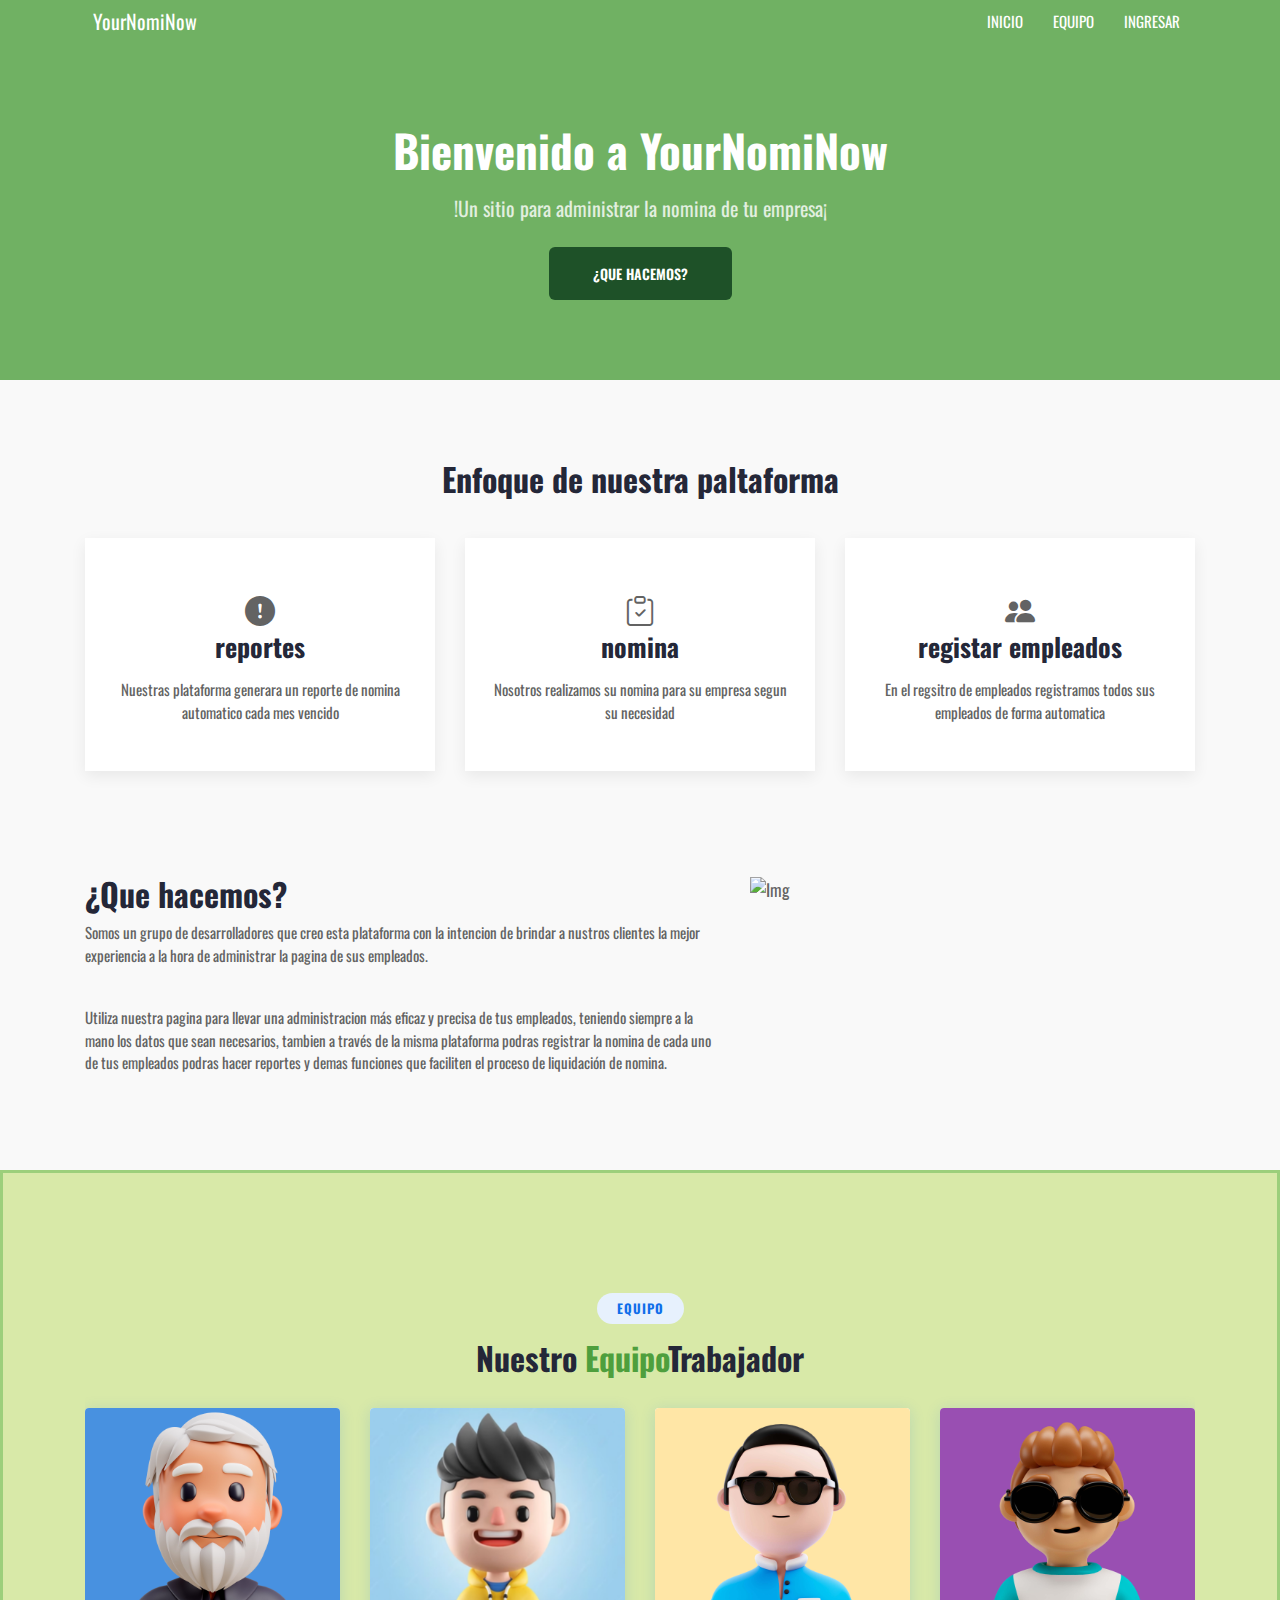
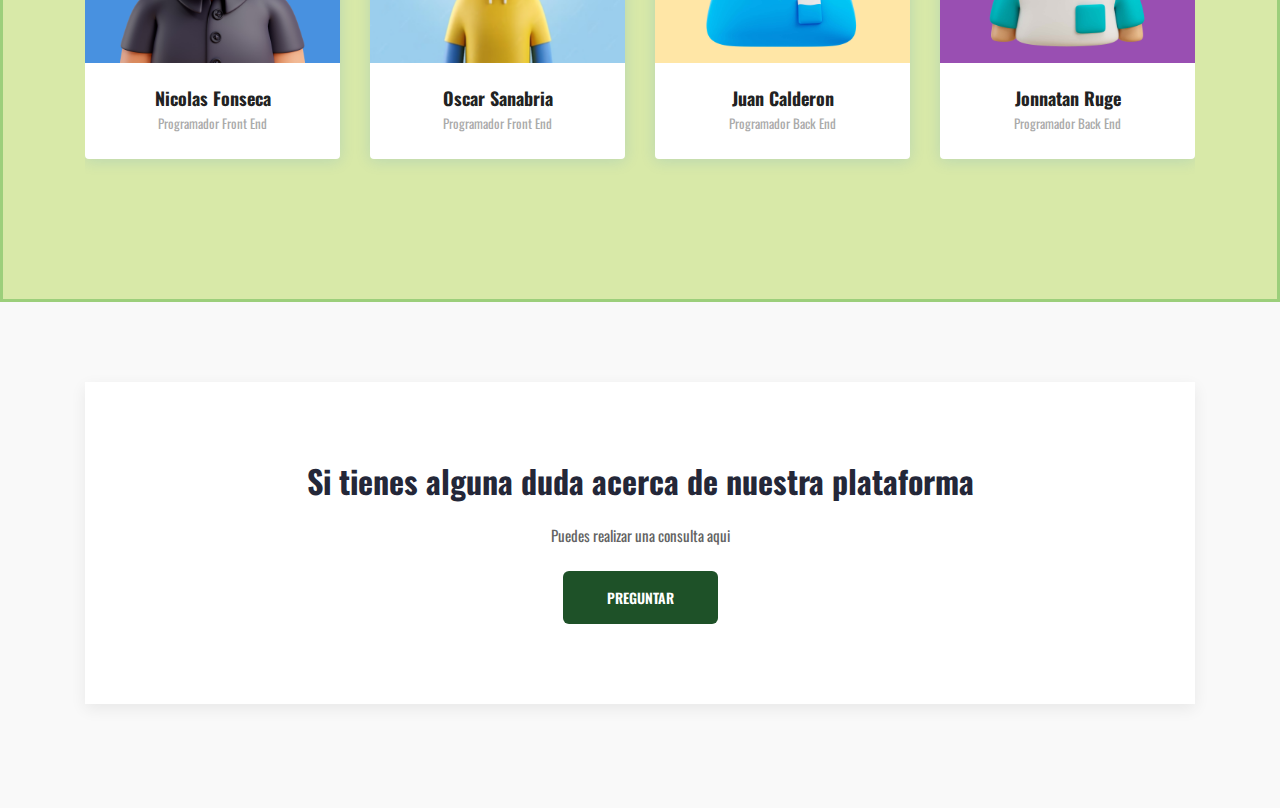
==== index.html @ eb9a1473 "commit inicial" ====
<!DOCTYPE html>
<html lang="en-us">

<head>
	<meta charset="utf-8">
	<title>YourNomiNow</title>
	<meta name="viewport" content="width=device-width, initial-scale=1, maximum-scale=1">
  
  <!-- theme meta -->
  <meta name="theme-name" content="dot" />

	<!-- ** CSS Plugins Needed for the Project ** -->

	<!-- Bootstrap -->
	<link rel="stylesheet" href="./inicio/plugins/bootstrap/bootstrap.min.css">
	<link rel="stylesheet" href="https://cdn.jsdelivr.net/npm/bootstrap-icons@1.11.1/font/bootstrap-icons.css">
	<!-- themefy-icon -->

	<!--Favicon-->
	<link rel="icon" href="./inicio/images/favicon.png" type="image/x-icon">
	<!-- fonts -->
	<link href="https://fonts.googleapis.com/css?family=Lato:300,400,700&display=swap" rel="stylesheet">
	<!-- Main Stylesheet -->
	<link href="./inicio/assets/style.css" rel="stylesheet" media="screen" />
</head>

<body>
	<!-- header -->
	<header class="banner overlay bg-cover" data-background="../theme/inicio/images/banner.jpg">
		<nav class="navbar navbar-expand-md navbar-dark">
			<div class="container">
				<a class="navbar-brand px-2" href="index.html">YourNomiNow</a>
				<button class="navbar-toggler border-0" type="button" data-toggle="collapse" data-target="#navigation"
					aria-controls="navigation" aria-expanded="false" aria-label="Toggle navigation">
					<span class="navbar-toggler-icon"></span>
				</button>

				<div class="collapse navbar-collapse text-center" id="navigation">
					<ul class="navbar-nav ml-auto">
						<li class="nav-item">
							<a class="nav-link text-dark" href="index.html">Inicio</a>
						</li>
						<li class="nav-item">
							<a class="nav-link text-dark" href="#team">Equipo</a>
						</li>
						<li class="nav-item">
							<a class="nav-link text-dark" href="login.html">Ingresar</a>
						</li>
					</ul>
				</div>
			</div>
		</nav>
		<!-- banner -->
		<div class="container section">
			<div class="row">
				<div class="col-lg-8 text-center mx-auto">
					<h1 class="text-white mb-3">Bienvenido a YourNomiNow</h1>
					<p class="text-white mb-4">!Un sitio para administrar la nomina de tu empresa¡</p>
					<div class="position-relative">
						<a href="#detalles" class="btn btn-primary">¿Que hacemos?</a>
					</div>
				</div>
			</div>
		</div>
		<!-- /banner -->
	</header>
	<!-- /header -->

	<!-- topics -->
	<section class="nosotros">
        <div class="container">
            <div class="row justify-content-center">
                <div class="col-12 text-center">
                    <h2 class="section-title"> Enfoque de nuestra paltaforma</h2>
                </div>
                <!-- topic-item -->
                <div class="col-lg-4 col-sm-6 mb-4">
                    <a  class="px-4 py-5 bg-white shadow text-center d-block match-height">
                        <i class="bi bi-exclamation-circle-fill"></i>
                        <h3 class="mb-3 mt-0">reportes</h3>
                        <p class="mb-0">Nuestras plataforma generara un reporte de nomina automatico cada mes vencido </p>
                    </a>
                </div>
                <div class="col-lg-4 col-sm-6 mb-4">
                    <a  class="px-4 py-5 bg-white shadow text-center d-block match-height">
						<i class="bi bi-clipboard-check"></i>
                        <h3 class="mb-3 mt-0">nomina</h3>
                        <p class="mb-0">Nosotros realizamos su nomina  para su empresa segun su necesidad</p>
                    </a>
                </div>
                <div class="col-lg-4 col-sm-6 mb-4">
                    <a  class="px-4 py-5 bg-white shadow text-center d-block match-height">
                        <i class="bi bi-people-fill"></i>
                        <h3 class="mb-3 mt-0">registar empleados</h3>
                        <p class="mb-0">En  el regsitro de empleados registramos todos sus empleados de forma automatica</p>
                    </a>
                </div>
            </div>
        </div>
    </section>
	<!-- /topics -->
	<section class="about section" id="detalles">
		<div class="container">
			<div class="row">
				<div class="col-md-7">
					<div class="block">
						<div class="section-title">
							<h2>¿Que hacemos?</h2>
							<p>Somos un grupo de desarrolladores que creo esta plataforma con la intencion de brindar a nustros clientes la mejor experiencia a la hora de administrar la pagina de sus empleados.</p>
						</div>
						<p>Utiliza nuestra pagina para llevar una administracion más eficaz y precisa de tus empleados, teniendo siempre a la mano los datos que sean necesarios, tambien a través de la misma plataforma podras registrar la nomina de cada uno de tus empleados podras hacer reportes y demas funciones que faciliten el proceso de liquidación de nomina.</p>
					</div>
				</div><!-- .col-md-7 close -->
				<div class="col-md-5">
					<div class="block">
						<img class="nomi" src="./inicio/images/discutiendo-planes.jpg" alt="Img">
					</div>
				</div><!-- .col-md-5 close -->
			</div>
		</div>
	</section>
		<!-- team section -->
		<section id="team" class="team-section">
			<div class="container">
			  <div class="equipo">
				<h2>Equipo</h2>
				<h3>Nuestro <span>Equipo</span>Trabajador</h3>
				<p></p>
	
		  
			  <div class="row">
				<div class="col-lg-3 col-md-6 d-flex align-items-stretch">
				  <div class="team-member">
					<div class="member-img">
					  <img src="./inicio/images/team/nicolas.jpg" class="img-fluid" alt="">
					  <div class="social">
						<a href=""><i class="bi bi-twitter"></i></a>
						<a href=""><i class="bi bi-facebook"></i></a>
						<a href=""><i class="bi bi-instagram"></i></a>
						<a href=""><i class="bi bi-linkedin"></i></a>
					  </div>
					</div>
					<div class="member-info">
					  <h4>Nicolas Fonseca</h4>
					  <span>Programador Front End</span>
					</div>
				  </div>
				</div>
		  
				<!-- Add more team members here -->

				<div class="col-lg-3 col-md-6 d-flex align-items-stretch">
					<div class="team-member">
					  <div class="member-img">
						<img src="./inicio/images/team/julian1.png" width="500px" height="600px" class="img-fluid" alt="">
						<div class="social">
						  <a href=""><i class="bi bi-twitter"></i></a>
						  <a href=""><i class="bi bi-facebook"></i></a>
						  <a href=""><i class="bi bi-instagram"></i></a>
						  <a href=""><i class="bi bi-linkedin"></i></a>
						</div>
					  </div>
					  <div class="member-info">
						<h4>Oscar Sanabria</h4>
						<span>Programador Front End</span>
					  </div>
					</div>
				  </div>

				  <div class="col-lg-3 col-md-6 d-flex align-items-stretch">
					<div class="team-member">
					  <div class="member-img">
						<img src="./inicio/images/team/juan.jpg" class="img-fluid" alt="">
						<div class="social">
						  <a href=""><i class="bi bi-twitter"></i></a>
						  <a href=""><i class="bi bi-facebook"></i></a>
						  <a href=""><i class="bi bi-instagram"></i></a>
						  <a href=""><i class="bi bi-linkedin"></i></a>
						</div>
					  </div>
					  <div class="member-info">
						<h4>Juan Calderon</h4>
						<span>Programador Back End</span>
					  </div>
					</div>
				  </div>

				  <div class="col-lg-3 col-md-6 d-flex align-items-stretch">
					<div class="team-member">
					  <div class="member-img">
						<img src="./inicio/images/team/jonnatan.jpg" class="img-fluid" alt="">
						<div class="social">
						  <a href=""><i class="bi bi-twitter"></i></a>
						  <a href=""><i class="bi bi-facebook"></i></a>
						  <a href=""><i class="bi bi-instagram"></i></a>
						  <a href=""><i class="bi bi-linkedin"></i></a>
						</div>
					  </div>
					  <div class="member-info">
						<h4>Jonnatan Ruge</h4>
						<span>Programador Back End</span>
					  </div>
					</div>
				  </div>
		  
			  </div>
		  
			</div>
		</div>
		  </section>
	<!-- end of team section	   -->


	<!-- call to action -->
	<section>
		<div class="container">
			<div class="row">
				<div class="col-12">
					<div class="section px-3 bg-white shadow text-center">
						<h2 class="mb-4">Si tienes alguna duda acerca de nuestra plataforma</h2>
						<p class="mb-4">Puedes realizar una consulta aqui</p>
						<a href="https://wa.me/3212180023" Target="_blank" class="btn btn-primary">Preguntar</a>
					</div>
				</div>
			</div>
		</div>
	</section>
	<!-- /call to action -->


	  
    <style>
        @import url('https://fonts.googleapis.com/css2?family=Oswald:wght@300;400;500;600;700&display=swap');
        *{
            font-family: 'Oswald', sans-serif;;
        }
		.nomi{
			background-size: cover;
			width: 450px;
			height: 300px;
		}
    </style>
	<!-- footer -->
	<footer class="section pb-4">

	</footer>
	<!-- /footer -->

	<!-- ** JS Plugins Needed for the Project ** -->
	<!-- jquiry -->
	<script src="./inicio/plugins/jquery/jquery-1.12.4.js"></script>
	<!-- Bootstrap JS -->
	<script src="./inicio/plugins/bootstrap/bootstrap.min.js"></script>
	<!-- match-height JS -->
	<script src="./inicio/plugins/match-height/jquery.matchHeight-min.js"></script>
	<!-- Main Script -->
	<script src="./inicio/assets/script.js"></script>
</body>

</html>
---- inicio/assets/style.css ----
:root {
  --primary-color: #4E9F3D;
  --secondary-color: #1E5128;
  --third-color: #111111;
  --fourt-color: #D8E9A8;
  --body-color: #f9f9f9;
  --text-color: #636363;
  --text-color-dark: #242738;
  --white-color: #ffffff;
  --light-color: #f8f9fa;
  --font-family: Lato;
}
@import url('https://fonts.googleapis.com/css2?family=Oswald:wght@300;400;500;600;700&display=swap');
@import url("https://fonts.googleapis.com/css?family=Roboto:400,500,700");

body {
  line-height: 1.5;
  font-family: 'Oswald', sans-serif;;
  -webkit-font-smoothing: antialiased;
  font-size: 17px;
  color: var(--text-color);
  background-color: var(--body-color)
}

p {
  color: var(--text-color);
  font-size: 15px
}

h1,
h2,
h3,
h4,
h5,
h6 {
  color: var(--text-color-dark);
  font-family: 'Oswald', sans-serif;;
  font-weight: 700;
  line-height: 1.2
}

h1,
.h1 {
  font-size: 45px
}

h2,
.h2 {
  font-size: 32px
}

h3,
.h3 {
  font-size: 26px
}

h4,
.h4 {
  font-size: 20px
}

h5,
.h5 {
  font-size: 18px
}

h6,
.h6 {
  font-size: 14px
}

.btn {
  font-size: 14px;
  font-family: 'Oswald', sans-serif;;
  text-transform: uppercase;
  padding: 16px 44px;
  border-radius: 0;
  font-weight: 600;
  border: 0;
  position: relative;
  z-index: 1;
  transition: .2s ease
}

.btn:focus {
  outline: 0;
  box-shadow: none !important
}

.btn:active {
  box-shadow: none
}

.btn-primary {
  border-radius: 6px;
  background: var(--secondary-color);
  color: var(--white-color)
}

.btn-primary:active {
  background: var(--primary-color)
}

.btn-primary:hover {
  border-radius: 6px;
  background: var(--third-color)
}

.btn-primary:not(:disabled):not(.disabled).active,
.btn-primary:not(:disabled):not(.disabled):active,
.show>.btn-primary.dropdown-toggle {
  color: var(--white-color);
  background-color: var(--primary-color);
  border-color: var(--primary-color)
}

.inline-button {
  line-height: .8rem !important;
  padding: 5px 8px !important;
  pointer-events: none;
  margin-top: -5px
}

.overflow-hidden {
  overflow: hidden !important
}

::-moz-selection {
  background: var(--primary-color);
  color: var(--white-color)
}

::selection {
  background: var(--primary-color);
  color: var(--white-color)
}

.preloader {
  position: fixed;
  top: 0;
  left: 0;
  right: 0;
  bottom: 0;
  background-color: var(--white-color);
  z-index: 999;
  display: flex;
  align-items: center;
  justify-content: center
}

ul {
  list-style-type: none;
  margin: 0;
  padding-left: 0;
  font-size: 15px
}

ol {
  padding-left: 20px;
  font-size: 15px
}

img {
  vertical-align: middle;
  border: 0
}

a,
a:hover,
a:focus {
  text-decoration: none;
  color: var(--primary-color)
}

a:hover,
a:focus {
  color: var(--primary-color)
}

a,
button,
select {
  cursor: pointer;
  transition: .2s ease
}

a:focus,
button:focus,
select:focus {
  outline: 0
}

.slick-slide {
  outline: 0
}

.section {
  padding-top: 80px;
  padding-bottom: 80px
}

@media(max-width:768px) {
  .section {
    padding-top: 60px
  }
}

.section-sm {
  padding-top: 60px;
  padding-bottom: 60px
}

@media(max-width:768px) {
  .section-sm {
    padding-top: 40px
  }
}

.section-title {
  margin-bottom: 40px
}

.bg-cover {
  background-size: cover;
  background-position: 50%;
  background-repeat: no-repeat
}

.border-primary {
  border-color: #f2f2f2 !important
}

pre {
  padding: 20px
}

.overlay {
  position: relative
}

.overlay::before {
  position: absolute;
  content: '';
  height: 100%;
  width: 100%;
  top: 0;
  left: 0;
  background: var(--primary-color);
  opacity: .8
}

.outline-0 {
  outline: 0 !important
}

.d-unset {
  display: unset !important
}

.bg-primary {
  background: var(--primary-color) !important
}

.bg-white {
  background-color: var(--white-color) !important
}

.bg-light {
  background-color: var(--light-color) !important
}

.text-primary {
  color: var(--primary-color) !important
}

.text-color {
  color: var(--text-color) !important
}

.text-dark {
  color: var(--text-color-dark) !important
}

.text-white {
  color: var(--white-color) !important
}

.top-50 {
  top: 50px
}

.navbar {
  padding: 0
}

@media(max-width:768px) {
  .navbar {
    padding: 10px 0
  }
}

.navbar-brand img {
  max-width: 100px;
  margin-bottom: 0
}

.navbar .nav-item .nav-link {
  text-transform: uppercase;
  padding: 10px 15px !important;
  font-size: 15px
}

.navbar .dropdown:hover .dropdown-menu {
  visibility: visible;
  opacity: 1;
  -webkit-transform: scaleX(1);
  transform: scaleX(1)
}

.navbar .dropdown-menu {
  box-shadow: 0 3px 9px 0 rgba(0, 0, 0, .12);
  padding: 15px 0;
  border: 0;
  top: 40px;
  left: -35px;
  border-radius: 0;
  display: block;
  visibility: hidden;
  transition: .3s ease;
  opacity: 0;
  -webkit-transform: translateY(20px);
  transform: translateY(20px);
  background: var(--white-color)
}

@media(max-width:768px) {
  .navbar .dropdown-menu {
    display: none;
    opacity: 1;
    visibility: visible;
    -webkit-transform: translateY(0);
    transform: translateY(0);
    -webkit-transform-origin: unset;
    transform-origin: unset
  }
}

.navbar .dropdown-menu.view {
  visibility: visible !important;
  opacity: 1;
  -webkit-transform: translateY(0);
  transform: translateY(0);
  -webkit-transform-origin: top;
  transform-origin: top
}

@media(max-width:768px) {
  .navbar .dropdown-menu.view {
    display: block
  }
}

.navbar .dropdown-menu.show {
  visibility: hidden
}

@media(max-width:768px) {
  .navbar .dropdown-menu.show {
    visibility: visible;
    display: block
  }
}

.navbar .dropdown-item {
  position: relative;
  color: var(--text-color-dark);
  transition: .2s ease;
  font-family: var(--font-family), sans-serif
}

@media(max-width:768px) {
  .navbar .dropdown-item {
    text-align: center
  }
}

.navbar .dropdown-item:hover {
  color: var(--primary-color);
  background: 0 0
}

.lang-list {
  background: var(--primary-color);
  color: var(--white-color)
}

.lang-list.dark {
  color: var(--text-color-dark);
  background: var(--white-color)
}

.banner {
  overflow: hidden
}

.banner p {
  font-size: 20px;
  opacity: .8
}

.banner .nav-link.text-dark {
  color: var(--white-color) !important
}

.banner .nav-link.text-dark:hover {
  color: var(--white-color) !important
}

.banner .navbar-brand {
  color: var(--white-color) !important
}

#project-icon {
  float: left;
  height: 32px;
  width: 32px
}

#project-description {
  margin: 0;
  padding: 0
}

.ui-helper-hidden-accessible {
  display: none
}

.ui-menu {
  background: var(--white-color);
  padding: 5px 20px 20px;
  right: 0 !important;
  max-height: 200px;
  overflow: hidden;
  border-radius: 0 0 25px 25px;
  z-index: 9999;
  box-shadow: 0 13px 20px 0 rgba(0, 0, 0, .07)
}

@media(max-width:575px) {
  .ui-menu {
    width: calc(100% - 30px) !important
  }
}

@media(min-width:576px) {
  .ui-menu {
    max-width: 510px !important
  }
}

@media(min-width:768px) {
  .ui-menu {
    max-width: 690px !important
  }
}

@media(min-width:992px) {
  .ui-menu {
    max-width: 610px !important
  }
}

@media(min-width:1200px) {
  .ui-menu {
    max-width: 730px !important
  }
}

.ui-menu-item a {
  color: var(--text-color);
  padding: 8px 0;
  font-size: 15px
}

.ui-menu-item a:hover {
  color: var(--bl-color);
}

.ui-menu-item:not(:last-child) {
  border-bottom: 1px solid #e8e8e8
}

.ui-menu-item * {
  display: none
}

.ui-menu-item .ui-corner-all {
  display: block
}

.form-control {
  height: 50px;
  border-radius: 25px;
  border: 0;
  padding: 0 20px
}

.form-control:focus {
  border: 0;
  box-shadow: none !important
}

textarea.form-control {
  height: 150px;
  padding: 20px
}

.icon {
  font-size: 40px
}

.shadow {
  box-shadow: 0 5px 15px rgba(0, 0, 0, .07) !important;
  transition: .3s ease
}

.shadow-bottom {
  box-shadow: 0 1px 0 rgba(12, 13, 14, .1), 0 1px 6px rgba(59, 64, 69, .1)
}

.shadow:hover,
.shadow:focus {
  box-shadow: 0 14px 25px rgba(0, 0, 0, .1) !important
}

.content * {
  margin-bottom: 20px
}

.content img {
  max-width: 100%;
  height: auto;
  margin: 0 auto 15px;
  display: block;
  text-align: center
}

.content ul {
  padding-left: 0;
  margin-bottom: 20px
}

.content ul li {
  padding-left: 20px;
  position: relative
}

.content ul li::before {
  position: absolute;
  content: '';
  height: 8px;
  width: 8px;
  border-radius: 50%;
  background: var(--primary-color);
  opacity: .3;
  left: 0;
  top: 8px
}

.list-styled li {
  padding-left: 20px;
  position: relative
}

.list-styled li::before {
  position: absolute;
  content: '';
  height: 8px;
  width: 8px;
  border-radius: 50%;
  background: var(--primary-color);
  opacity: .3;
  left: 0;
  top: 17px
}

.post-meta {
  color: var(--text-color);
  font-style: italic;
  font-size: 14px
}

blockquote {
  font-size: 20px !important;
  color: var(--text-color-dark);
  padding: 20px 40px;
  border-left: 2px solid var(--primary-color);
  margin: 40px 0;
  font-weight: 700;
  background: var(--light-color)
}

blockquote p {
  margin-bottom: 0 !important
}

.pagination {
  justify-content: space-between
}

.pagination a {
  color: var(--primary-color)
}

.pagination i {
  font-size: 15px;
  line-height: 1.8
}

#accordion i {
  font-size: 14px;
  line-height: 2
}

table {
  text-align: left;
  width: 100%;
  max-width: 100%;
  margin-bottom: 1rem;
  border: 1px solid #dee2e6
}

table td,
table th {
  padding: .75rem;
  vertical-align: top;
  border: 1px solid #dee2e6;
  margin-bottom: 0
}

thead {
  background: #ececec;
  margin-bottom: 0
}

tbody {
  background: #f8f8f8;
  margin-bottom: 0
}

.notices {
  margin: 2rem 0;
  position: relative
}

.notices p {
  padding: 10px
}

.notices p::before {
  position: absolute;
  top: 2px;
  color: #fff;
  font-family: themify;
  font-weight: 900;
  content: "\e717";
  left: 10px
}

.notices.note p {
  border-top: 30px solid #6ab0de;
  background: #e7f2fa
}

.notices.note p::after {
  content: 'Note';
  position: absolute;
  top: 2px;
  color: #fff;
  left: 2rem
}

.notices.tip p {
  border-top: 30px solid #78c578;
  background: #e6f9e6
}

.notices.tip p::after {
  content: 'Tip';
  position: absolute;
  top: 2px;
  color: #fff;
  left: 2rem
}

.notices.info p {
  border-top: 30px solid #f0b37e;
  background: #fff2db
}

.notices.info p::after {
  content: 'Info';
  position: absolute;
  top: 2px;
  color: #fff;
  left: 2rem
}

.notices.warning p {
  border-top: 30px solid #e06f6c;
  background: #fae2e2
}

.notices.warning p::after {
  content: 'Warning';
  position: absolute;
  top: 2px;
  color: #fff;
  left: 2rem
}

.sidebar {
  background-color: var(--white-color);
  position: sticky;
  top: 50px;
  margin-bottom: 30px;
  padding: 40px 10px 20px
}

.sidelist {
  display: block
}

li.sidelist>a {
  margin-left: 20px;
  margin-bottom: 10px;
  display: block;
  font-size: 20px
}

li.sidelist li a {
  margin: 0
}

.sidelist li.sidelist {
  display: block
}

.sidelist li.sidelist.active a {
  color: var(--primary-color)
}

.sidelist li.sidelist.active::before {
  opacity: 1
}

.page-list li a {
  display: none
}

.page-list li ul a {
  display: block
}

.sidelist li a {
  color: var(--text-color-dark);
  display: block;
  font-size: 15px;
  font-weight: 500;
  padding: 10px 0;
  line-height: 1.4
}

p:empty,
p a:empty {
  display: none !important
}

pre {
  display: block;
  padding: 9.5px;
  margin: 10px 0
}

code {
  margin-bottom: 0 !important;
  font-size: 100%
}

.back-btn {
  position: relative
}

.back-btn::before {
  position: absolute;
  font-family: themify;
  content: "\e6bc";
  font-size: 25px;
  height: 30px;
  width: 40px;
  background-color: var(--white-color);
  color: inherit;
  text-align: right;
  z-index: 1;
  left: -5px;
  top: -5px
}

.ui-autocomplete-input {
  border-bottom: 1px solid #d4d4d4 !important
}

.ui-autocomplete-input.active {
  border-bottom-left-radius: 0;
  border-bottom-right-radius: 0
}

.search-icon {
  position: absolute;
  right: 20px;
  top: 18px;
  font-size: 14px
}

i {
  transition: .2s ease
}

a:hover i {
  color: var(--primary-color)
}

pre code::-webkit-scrollbar {
  height: 5px
}

pre code::-webkit-scrollbar-track {
  background: #000
}

pre code::-webkit-scrollbar-thumb {
  background: #888
}

.code-tabs {
  border: 1px solid #dee2e6;
  overflow: hidden;
  margin: 20px 0
}

.code-tabs .tab-content {
  padding: 20px 15px;
  margin-bottom: 0
}

.code-tabs .tab-content .tab-pane {
  margin-bottom: 0
}

.code-tabs .nav-tabs {
  margin-bottom: 0
}

.code-tabs .nav-tabs .nav-item {
  padding-left: 0;
  border-right: 1px solid #dee2e6
}

.code-tabs .nav-tabs .nav-item .nav-link {
  text-decoration: none;
  font-weight: 500;
  border: 0;
  margin-bottom: 0
}

.code-tabs .nav-tabs .nav-item::before {
  display: none
}

.code-tabs .nav-tabs .nav-item.active {
  background: var(--third-color)
}

.code-tabs .nav-tabs .nav-item.active .nav-link {
  color: var(--white-color)
}
/* begin of team css */
section .equipo {
  padding: 60px 0;
  overflow: hidden;
}


.equipo {
  text-align: center;
  padding-bottom: 30px;
}

.equipo h2 {
  font-size: 13px;
  letter-spacing: 1px;
  font-weight: 700;
  padding: 8px 20px;
  margin: 0;
  background: #e7f1fd;
  color: #106eea;
  display: inline-block;
  text-transform: uppercase;
  border-radius: 50px;
}

.equipo h3 {
  margin: 15px 0 30px 0;
  font-size: 32px;
  font-weight: 700;
}

.equipo h3 span {

    color: #4E9F3D; 
  }
  
  
  
.team-section {
    margin-bottom: 80px;
    background: var(--fourt-color);
    padding: 60px 0;
    border: solid rgba(23, 148, 23, 0.31);
}
  

.equipo p {
  margin: 15px auto 0 auto;
  font-weight: 600;
}

@media (min-width: 1024px) {
  .equipo p {
    width: 50%;
  }
}
.team-section {
  margin-bottom: 80px;
  background: var(--fourt-color);
  padding: 60px 0;
}

.team-member {

  margin-bottom: 20px;
  overflow: hidden;
  border-radius: 4px;
  background: #fff;
  box-shadow: 0px 2px 15px rgba(16, 110, 234, 0.15);
}

.team-member .member-img {
  position: relative;
  overflow: hidden;
}

.team-member .social {
  position: absolute;
  left: 0;
  bottom: 30px;
  right: 0;
  opacity: 0;
  transition: ease-in-out 0.3s;
  text-align: center;
}

.team-member .social a {
  transition: color 0.3s;
  color: #222222;
  margin: 0 3px;
  padding-top: 7px;
  border-radius: 4px;
  width: 36px;
  height: 36px;
  background: var(--secondary-color);
  display: inline-block;
  transition: ease-in-out 0.3s;
  color: #fff;
}

.team-member .social a:hover {
  background: #3b8af2;
}

.team-member .social i {
  font-size: 18px;
}

.team-member .member-info {
  padding: 25px 15px;
}

.team-member .member-info h4 {
  font-weight: 700;
  margin-bottom: 5px;
  font-size: 18px;
  color: #222222;
}

.team-member .member-info span {
  display: block;
  font-size: 13px;
  font-weight: 400;
  color: #aaaaaa;
}

.team-member:hover .social {
  opacity: 1;
  bottom: 15px;
}


.nosotros{
  margin-top: 80px;
  width: 100%;

}

.nosotros i{
  font-size: 30px;
}
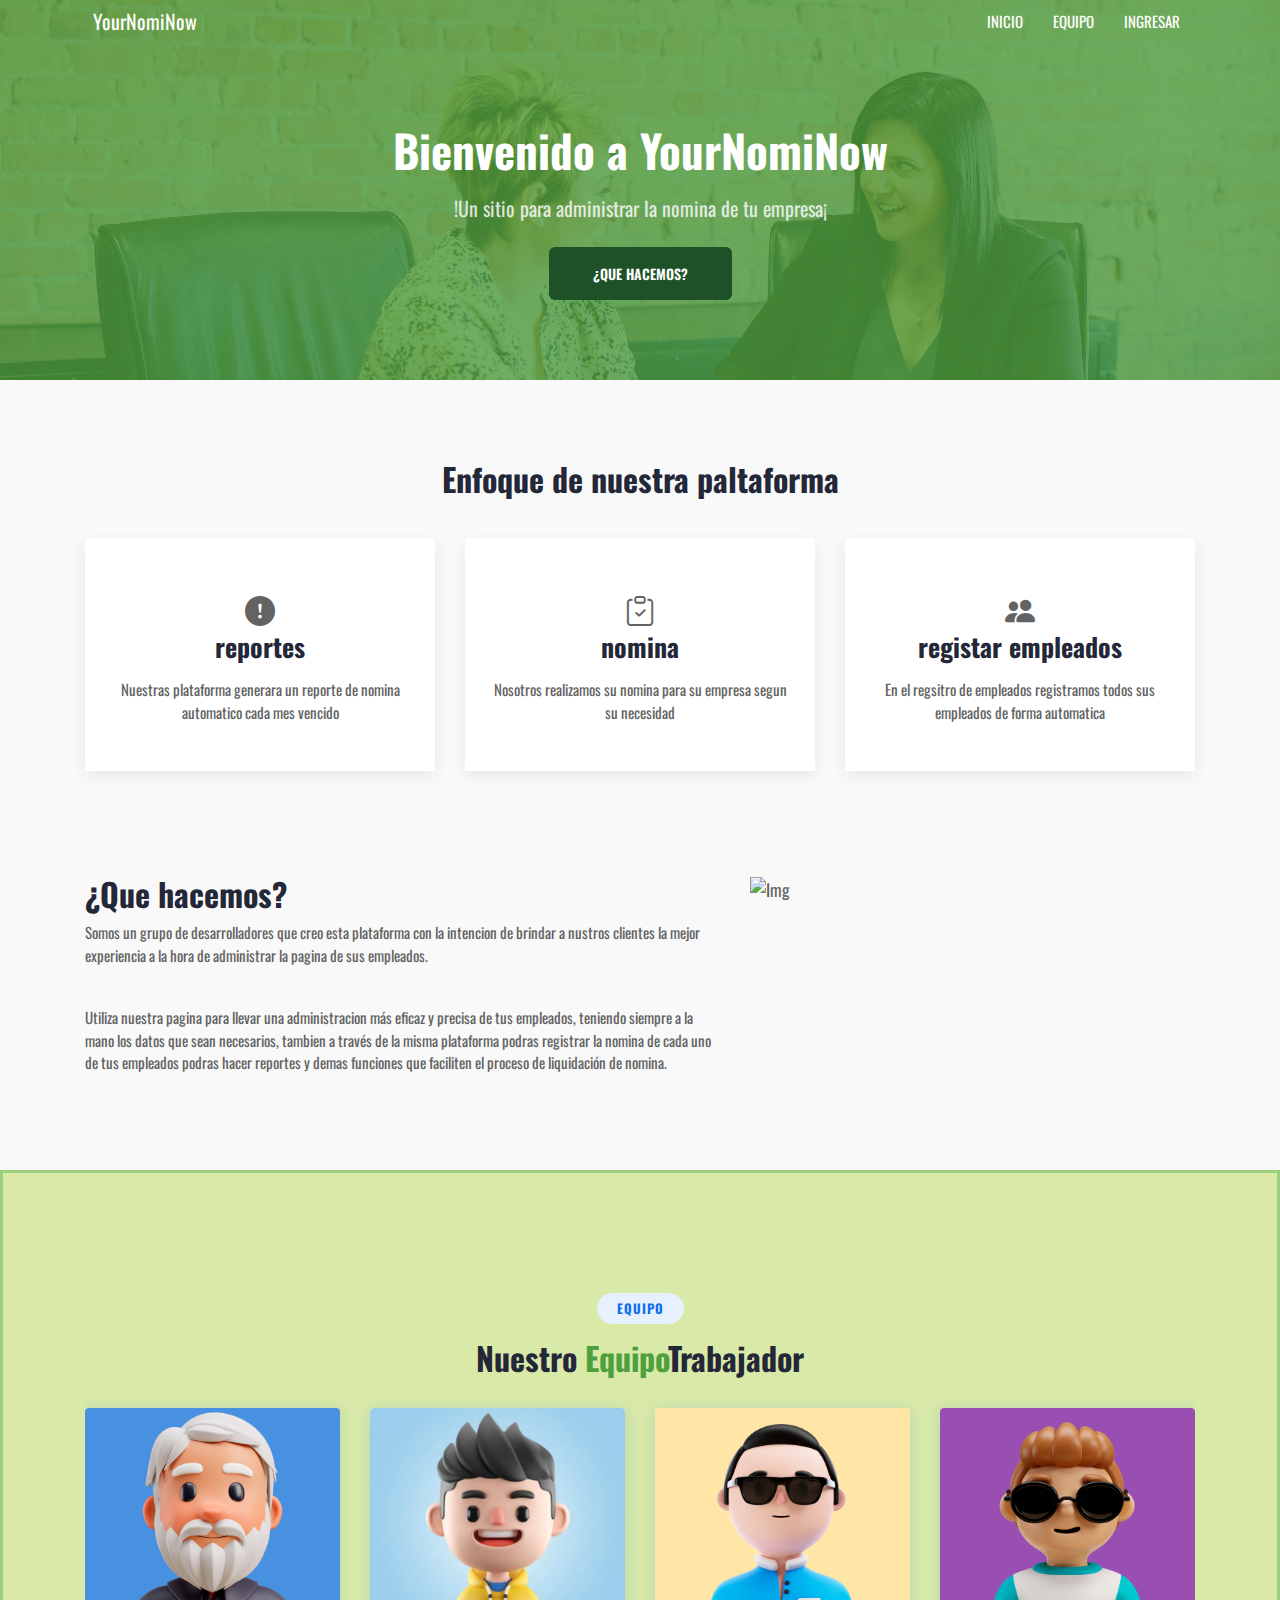
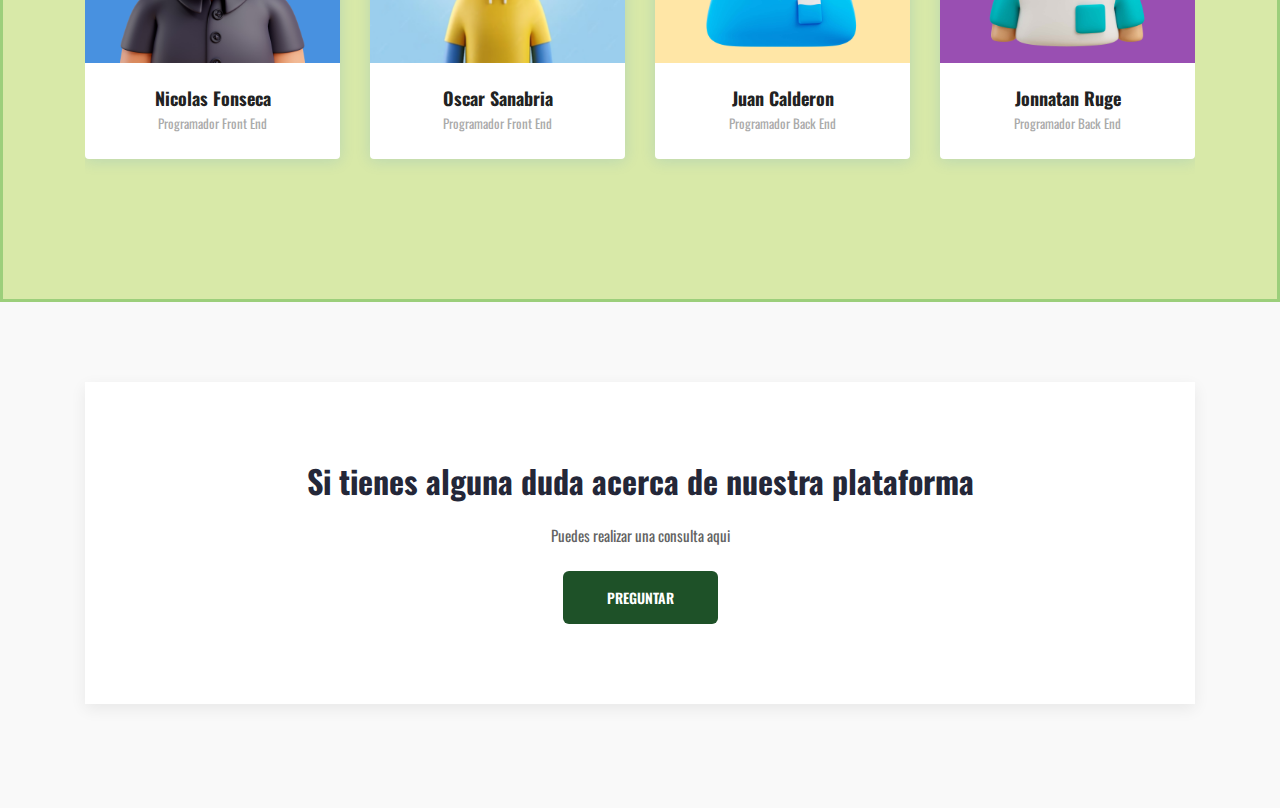
==== commit 16c213a2: "Update index.html" ====
--- a/index.html
+++ b/index.html
@@ -26,7 +26,7 @@
 
 <body>
 	<!-- header -->
-	<header class="banner overlay bg-cover" data-background="../theme/inicio/images/banner.jpg">
+	<header class="banner overlay bg-cover" data-background="./inicio/images/banner.jpg">
 		<nav class="navbar navbar-expand-md navbar-dark">
 			<div class="container">
 				<a class="navbar-brand px-2" href="index.html">YourNomiNow</a>
